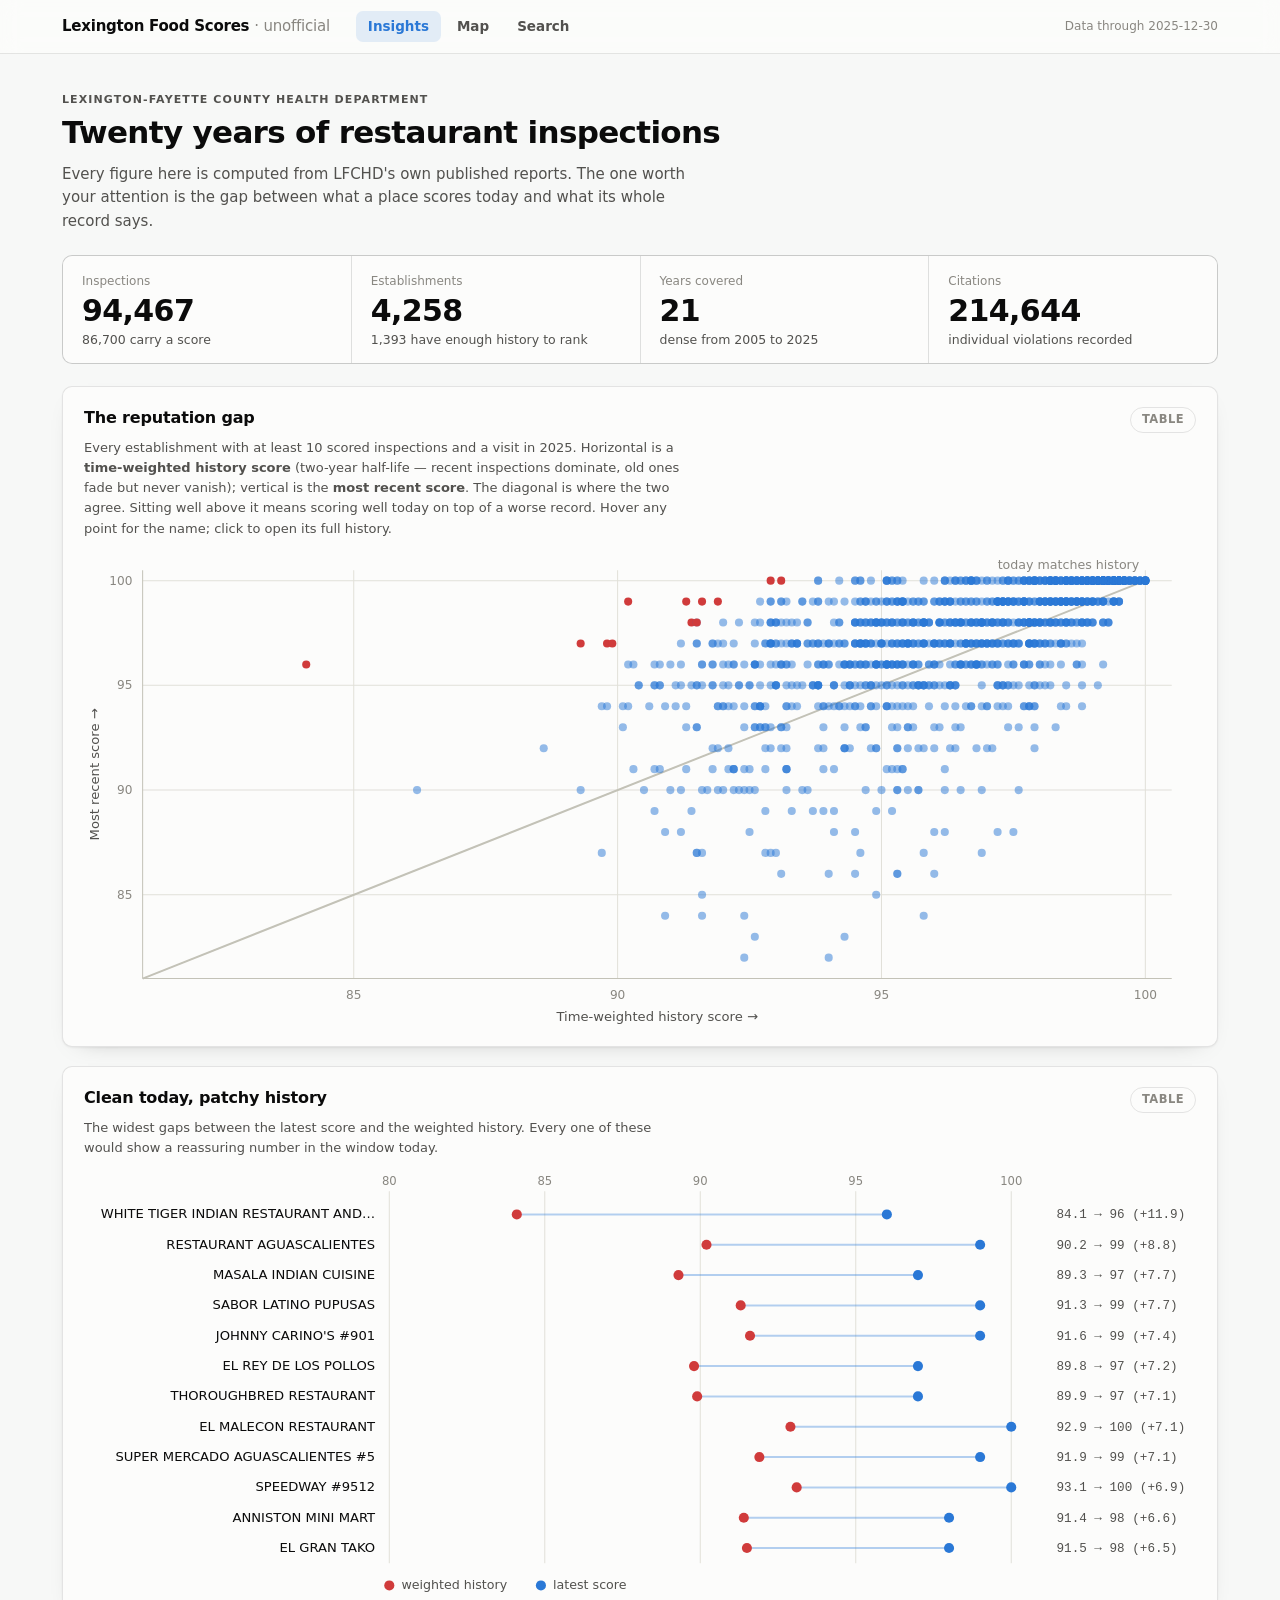
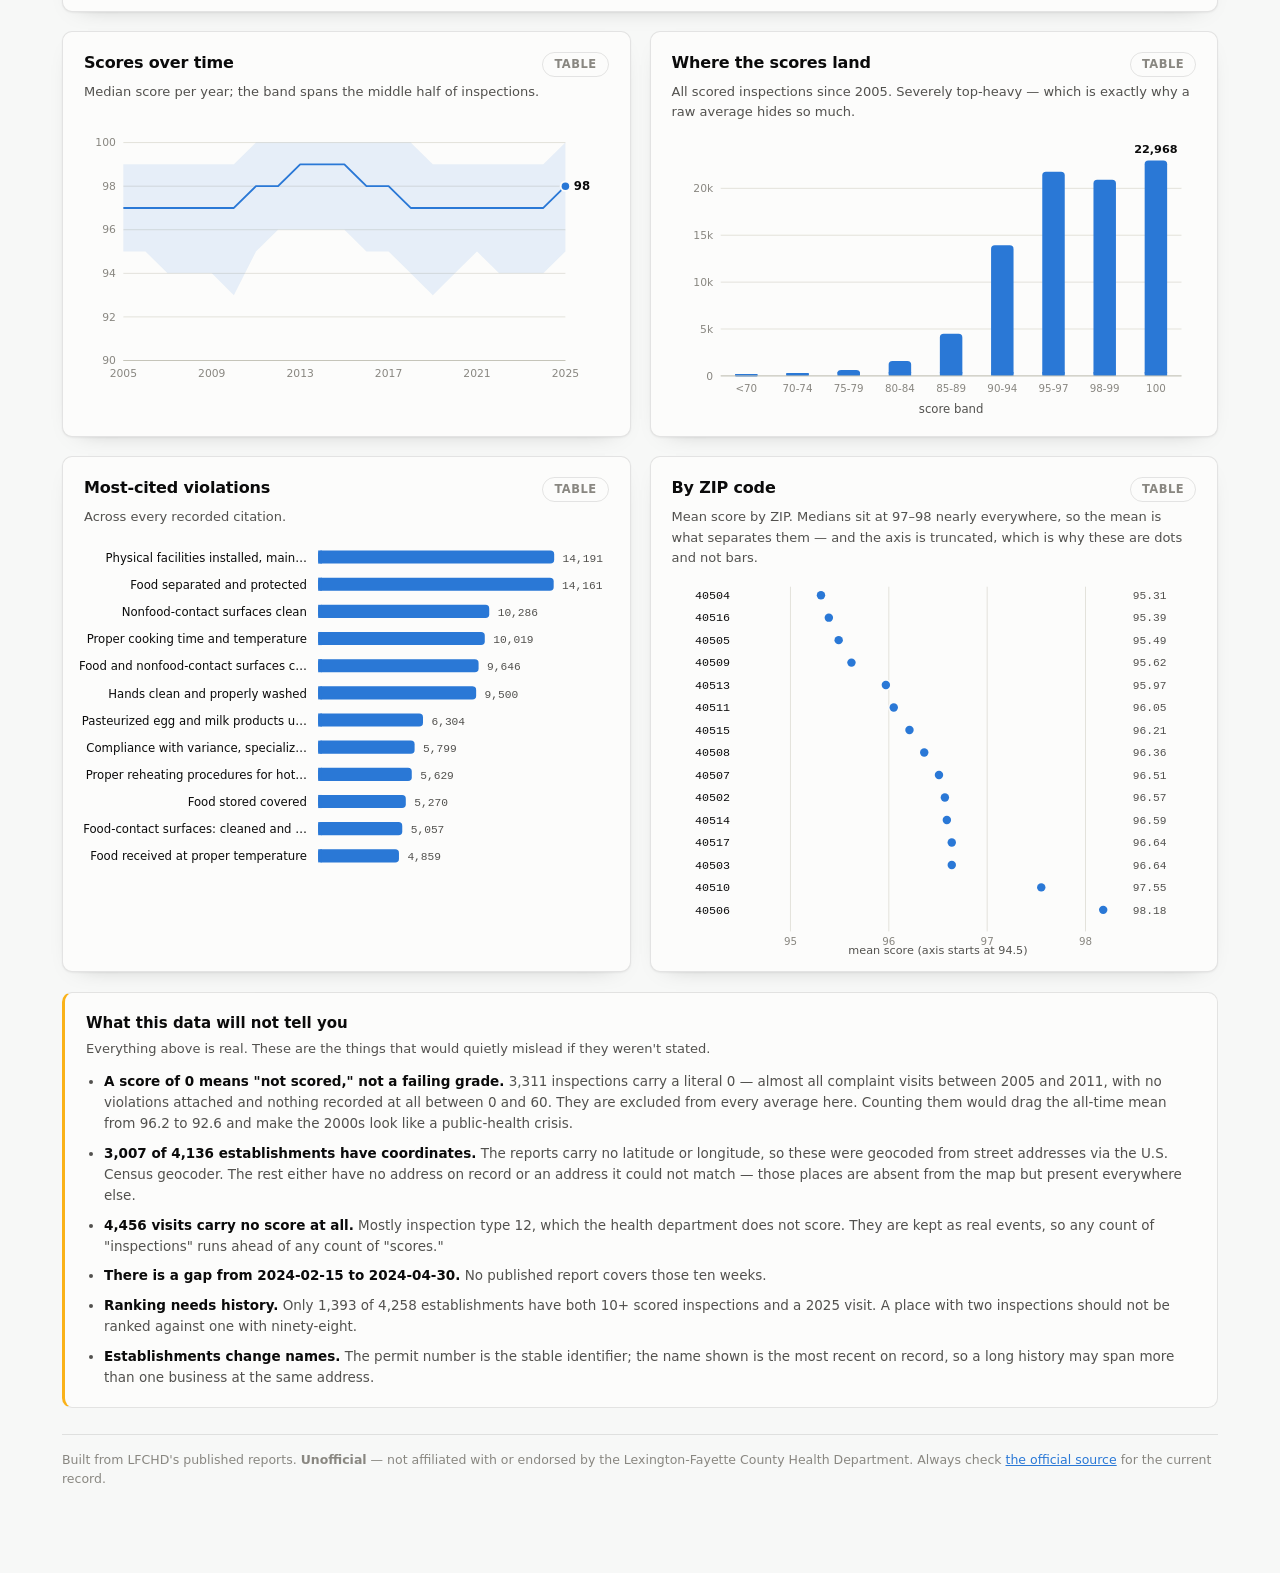
==== site/index.html @ dde96680 "Add geocoding and a static site; drop the Google Sheets step Three pages served straight from GitHub" ====
<!doctype html>
<html lang="en">
<head>
<meta charset="utf-8">
<meta name="viewport" content="width=device-width, initial-scale=1">
<title>Insights — Lexington Food Inspections</title>
<meta name="description" content="Twenty years of Lexington-Fayette County food inspection scores: trends, violations, and which establishments look clean today on top of a worse record.">
<link rel="stylesheet" href="assets/app.css">
<link rel="icon" href="data:image/svg+xml,<svg xmlns='http://www.w3.org/2000/svg' viewBox='0 0 16 16'><text y='13' font-size='13'>🍽️</text></svg>">
</head>
<body>

<header class="topbar"><div class="inner">
  <a class="brand" href="index.html">Lexington Food Scores <span>· unofficial</span></a>
  <nav>
    <a href="index.html">Insights</a>
    <a href="map.html">Map</a>
    <a href="search.html">Search</a>
  </nav>
  <div class="asof"></div>
</div></header>

<main class="wrap">
  <div class="page-head">
    <p class="eyebrow">Lexington-Fayette County Health Department</p>
    <h1>Twenty years of restaurant inspections</h1>
    <p>Every figure here is computed from LFCHD's own published reports. The one worth
       your attention is the gap between what a place scores today and what its whole
       record says.</p>
  </div>

  <div class="kpis" id="kpis"></div>

  <div class="grid">

    <section class="card full" id="c-gap">
      <header>
        <h2>The reputation gap</h2>
        <button class="toggle" data-card="c-gap">Table</button>
      </header>
      <p class="note">
        Every establishment with at least 10 scored inspections and a visit in 2025.
        Horizontal is a <b>time-weighted history score</b> (two-year half-life — recent
        inspections dominate, old ones fade but never vanish); vertical is the
        <b>most recent score</b>. The diagonal is where the two agree. Sitting well above it
        means scoring well today on top of a worse record. Hover any point for the name;
        click to open its full history.
      </p>
      <div class="plot"><div id="p-scatter"></div><div class="tip" id="t-scatter"></div></div>
      <div class="tv scroller" id="tv-gap"></div>
    </section>

    <section class="card full" id="c-flag">
      <header>
        <h2>Clean today, patchy history</h2>
        <button class="toggle" data-card="c-flag">Table</button>
      </header>
      <p class="note">The widest gaps between the latest score and the weighted history.
         Every one of these would show a reassuring number in the window today.</p>
      <div class="plot scroller"><div id="p-flag"></div><div class="tip" id="t-flag"></div></div>
      <div class="tv scroller" id="tv-flag"></div>
    </section>

    <section class="card" id="c-trend">
      <header><h2>Scores over time</h2><button class="toggle" data-card="c-trend">Table</button></header>
      <p class="note">Median score per year; the band spans the middle half of inspections.</p>
      <div class="plot"><div id="p-trend"></div><div class="tip" id="t-trend"></div></div>
      <div class="tv scroller" id="tv-trend"></div>
    </section>

    <section class="card" id="c-dist">
      <header><h2>Where the scores land</h2><button class="toggle" data-card="c-dist">Table</button></header>
      <p class="note">All scored inspections since 2005. Severely top-heavy — which is exactly
         why a raw average hides so much.</p>
      <div class="plot"><div id="p-dist"></div><div class="tip" id="t-dist"></div></div>
      <div class="tv scroller" id="tv-dist"></div>
    </section>

    <section class="card" id="c-viol">
      <header><h2>Most-cited violations</h2><button class="toggle" data-card="c-viol">Table</button></header>
      <p class="note">Across every recorded citation.</p>
      <div class="plot"><div id="p-viol"></div><div class="tip" id="t-viol"></div></div>
      <div class="tv scroller" id="tv-viol"></div>
    </section>

    <section class="card" id="c-zip">
      <header><h2>By ZIP code</h2><button class="toggle" data-card="c-zip">Table</button></header>
      <p class="note">Mean score by ZIP. Medians sit at 97–98 nearly everywhere, so the mean is
         what separates them — and the axis is truncated, which is why these are dots and not bars.</p>
      <div class="plot"><div id="p-zip"></div><div class="tip" id="t-zip"></div></div>
      <div class="tv scroller" id="tv-zip"></div>
    </section>

  </div>

  <div class="caveats">
    <h2>What this data will not tell you</h2>
    <p style="margin:0;font-size:13px;color:var(--ink-2)">Everything above is real. These are the
       things that would quietly mislead if they weren't stated.</p>
    <ul id="caveat-list"></ul>
  </div>

  <p class="foot">
    Built from LFCHD's published reports. <b>Unofficial</b> — not affiliated with or endorsed by the
    Lexington-Fayette County Health Department. Always check
    <a href="https://www.lfchd.org/food-protection/">the official source</a> for the current record.
  </p>
</main>

<script type="module">
import { data, fmt, el, h, css, tipper, openDetail, markNav, stampAsOf, band } from './assets/app.js';

markNav(); stampAsOf();
const D = await data('insights');

/* ---------------- KPIs ---------------- */
const H = D.headline, C = D.coverage;
document.getElementById('kpis').append(...[
  ['Inspections', fmt(H.inspections), `${fmt(H.scored)} carry a score`],
  ['Establishments', fmt(H.establishments), `${fmt(D.metric_eligible)} have enough history to rank`],
  ['Years covered', '21', 'dense from 2005 to 2025'],
  ['Citations', fmt(H.violations_recorded), 'individual violations recorded'],
].map(([l, v, s]) => h('div', { class: 'kpi' },
  h('div', { class: 'lab' }, l), h('div', { class: 'val' }, v), h('div', { class: 'sub' }, s))));

/* ---------------- table toggles ---------------- */
document.querySelectorAll('.toggle').forEach(b => b.addEventListener('click', () => {
  const c = document.getElementById(b.dataset.card);
  b.textContent = c.classList.toggle('show-table') ? 'Chart' : 'Table';
}));

function table(host, cols, rows) {
  const th = cols.map(c => `<th${c.num ? ' style="text-align:right"' : ''}>${c.t}</th>`).join('');
  const tb = rows.map(r => '<tr>' + r.map((v, i) =>
    `<td class="${cols[i].num ? 'num' : ''}${cols[i].mono ? ' mono' : ''}">${v}</td>`).join('') + '</tr>').join('');
  document.getElementById(host).innerHTML = `<table><thead><tr>${th}</tr></thead><tbody>${tb}</tbody></table>`;
}

/* Look a place up in establishments.json so a click from a chart opens the
   same drawer the map and search pages use. */
let placeIndex = null;
async function openByPermit(p) {
  if (!placeIndex) {
    const e = await data('establishments');
    placeIndex = Object.fromEntries(e.items.map(i => [i.p, i]));
  }
  if (placeIndex[p]) openDetail(placeIndex[p]);
}

/* ================= reputation gap scatter ================= */
(function () {
  const W = 1100, Ht = 470, M = { t: 16, r: 24, b: 50, l: 58 };
  const pts = D.scatter;
  const flagged = new Set(D.clean_now_bad_history.map(r => r.p));
  const lo = Math.floor(Math.min(...pts.map(p => Math.min(p.x, p.y))) - 1);
  const X = v => M.l + (v - lo) / (100.5 - lo) * (W - M.l - M.r);
  const Y = v => Ht - M.b - (v - lo) / (100.5 - lo) * (Ht - M.t - M.b);

  const svg = el('svg', { viewBox: `0 0 ${W} ${Ht}`, role: 'img',
    'aria-label': 'Most recent score versus time-weighted history score' });

  for (let v = Math.ceil(lo / 5) * 5; v <= 100; v += 5) {
    svg.append(el('line', { x1: X(v), x2: X(v), y1: M.t, y2: Ht - M.b, stroke: css('--grid'), 'stroke-width': 1 }));
    svg.append(el('line', { x1: M.l, x2: W - M.r, y1: Y(v), y2: Y(v), stroke: css('--grid'), 'stroke-width': 1 }));
    svg.append(el('text', { x: X(v), y: Ht - M.b + 20, 'text-anchor': 'middle', fill: css('--ink-3'), 'font-size': 12 }, v));
    svg.append(el('text', { x: M.l - 10, y: Y(v) + 4, 'text-anchor': 'end', fill: css('--ink-3'), 'font-size': 12 }, v));
  }

  svg.append(el('line', { x1: X(lo), y1: Y(lo), x2: X(100), y2: Y(100), stroke: css('--axis'), 'stroke-width': 2 }));
  svg.append(el('text', { x: X(100) - 6, y: Y(100) - 12, 'text-anchor': 'end', fill: css('--ink-3'), 'font-size': 12.5 },
    'today matches history'));

  const g = el('g');
  pts.forEach(p => g.append(el('circle', {
    cx: X(p.x), cy: Y(p.y), r: 4,
    fill: flagged.has(p.p) ? css('--critical') : css('--accent'),
    'fill-opacity': flagged.has(p.p) ? 1 : .5
  })));
  svg.append(g);

  svg.append(el('line', { x1: M.l, x2: W - M.r, y1: Ht - M.b, y2: Ht - M.b, stroke: css('--axis'), 'stroke-width': 1 }));
  svg.append(el('line', { x1: M.l, x2: M.l, y1: M.t, y2: Ht - M.b, stroke: css('--axis'), 'stroke-width': 1 }));
  svg.append(el('text', { x: (M.l + W - M.r) / 2, y: Ht - 8, 'text-anchor': 'middle', fill: css('--ink-2'), 'font-size': 13 },
    'Time-weighted history score →'));
  svg.append(el('text', { x: -(M.t + Ht - M.b) / 2, y: 15, transform: 'rotate(-90)', 'text-anchor': 'middle',
    fill: css('--ink-2'), 'font-size': 13 }, 'Most recent score →'));

  const hit = el('rect', { x: M.l, y: M.t, width: W - M.l - M.r, height: Ht - M.t - M.b, fill: 'transparent', style: 'cursor:pointer' });
  svg.append(hit);
  document.getElementById('p-scatter').append(svg);

  const tip = tipper(document.getElementById('t-scatter'), document.getElementById('p-scatter').parentElement);
  let current = null;
  function nearest(ev) {
    const r = svg.getBoundingClientRect();
    const sx = (ev.clientX - r.left) / r.width * W, sy = (ev.clientY - r.top) / r.height * Ht;
    let best = null, bd = 1e9;
    for (const p of pts) {
      const d = (X(p.x) - sx) ** 2 + (Y(p.y) - sy) ** 2;
      if (d < bd) { bd = d; best = p; }
    }
    return bd <= 900 ? { p: best, r } : null;
  }
  hit.addEventListener('mousemove', ev => {
    const found = nearest(ev);
    if (!found) { current = null; return tip.hide(); }
    current = found.p;
    const gap = (found.p.y - found.p.x).toFixed(1);
    tip.show(
      `<b>${found.p.name || 'Permit ' + found.p.p}</b><br>` +
      `<span class="k">latest</span> <b>${found.p.y}</b> &nbsp; <span class="k">weighted</span> <b>${found.p.x}</b><br>` +
      `<span class="k">gap</span> <b>${gap > 0 ? '+' : ''}${gap}</b> &nbsp; <span class="k">over</span> ${found.p.n} inspections`,
      (X(found.p.x) / W) * found.r.width, (Y(found.p.y) / Ht) * found.r.height);
  });
  hit.addEventListener('mouseleave', () => { current = null; tip.hide(); });
  hit.addEventListener('click', () => { if (current) openByPermit(current.p); });

  table('tv-gap',
    [{ t: 'Establishment' }, { t: 'Inspections', num: true }, { t: 'Latest', num: true },
     { t: 'Weighted history', num: true }, { t: 'Gap', num: true }],
    pts.slice().sort((a, b) => (b.y - b.x) - (a.y - a.x))
       .map(p => [p.name, p.n, p.y, p.x, ((p.y - p.x) > 0 ? '+' : '') + (p.y - p.x).toFixed(1)]));
})();

/* ================= flagged dumbbell ================= */
(function () {
  const rows = D.clean_now_bad_history;
  const W = 1100, rowH = 30, M = { t: 26, r: 152, b: 30, l: 302 };
  const Ht = M.t + rows.length * rowH + M.b;
  const lo = 80, hi = 101;
  const X = v => M.l + (v - lo) / (hi - lo) * (W - M.l - M.r);
  const svg = el('svg', { viewBox: `0 0 ${W} ${Ht}`, role: 'img',
    'aria-label': 'Weighted history versus latest score for the widest gaps' });

  for (let v = 80; v <= 100; v += 5) {
    svg.append(el('line', { x1: X(v), x2: X(v), y1: M.t - 8, y2: Ht - M.b, stroke: css('--grid'), 'stroke-width': 1 }));
    svg.append(el('text', { x: X(v), y: M.t - 14, 'text-anchor': 'middle', fill: css('--ink-3'), 'font-size': 11.5 }, v));
  }
  rows.forEach((r, i) => {
    const y = M.t + i * rowH + rowH / 2;
    svg.append(el('text', { x: M.l - 14, y: y + 4, 'text-anchor': 'end', fill: css('--ink'), 'font-size': 13 },
      r.name.length > 34 ? r.name.slice(0, 33) + '…' : r.name));
    svg.append(el('line', { x1: X(r.weighted), x2: X(r.latest), y1: y, y2: y, stroke: css('--accent'),
      'stroke-width': 2, 'stroke-opacity': .35, 'stroke-linecap': 'round' }));
    svg.append(el('circle', { cx: X(r.weighted), cy: y, r: 5, fill: css('--critical') }));
    svg.append(el('circle', { cx: X(r.latest), cy: y, r: 5, fill: css('--accent') }));
    svg.append(el('text', { x: W - M.r + 14, y: y + 4, fill: css('--ink-2'), 'font-size': 12.5, class: 'mono' },
      `${r.weighted} → ${r.latest}  (+${r.gap})`));
    const hit = el('rect', { x: 0, y: y - rowH / 2, width: W, height: rowH, fill: 'transparent', style: 'cursor:pointer' });
    hit.addEventListener('click', () => openByPermit(r.p));
    svg.append(hit);
  });
  svg.append(el('circle', { cx: M.l, cy: Ht - 8, r: 5, fill: css('--critical') }));
  svg.append(el('text', { x: M.l + 12, y: Ht - 4, fill: css('--ink-2'), 'font-size': 12.5 }, 'weighted history'));
  svg.append(el('circle', { cx: M.l + 150, cy: Ht - 8, r: 5, fill: css('--accent') }));
  svg.append(el('text', { x: M.l + 162, y: Ht - 4, fill: css('--ink-2'), 'font-size': 12.5 }, 'latest score'));
  document.getElementById('p-flag').append(svg);

  table('tv-flag',
    [{ t: 'Establishment' }, { t: 'Inspections', num: true }, { t: 'Weighted history', num: true },
     { t: 'Latest', num: true }, { t: 'Gap', num: true }],
    rows.map(r => [r.name, r.n, r.weighted, r.latest, '+' + r.gap]));
})();

/* ================= trend ================= */
(function () {
  const d = D.yearly, W = 560, Ht = 300, M = { t: 18, r: 46, b: 40, l: 42 };
  const y0 = 90, y1 = 100.4;
  const X = i => M.l + i / (d.length - 1) * (W - M.l - M.r);
  const Y = v => Ht - M.b - (v - y0) / (y1 - y0) * (Ht - M.t - M.b);
  const svg = el('svg', { viewBox: `0 0 ${W} ${Ht}`, role: 'img', 'aria-label': 'Median score by year' });

  for (let v = 90; v <= 100; v += 2) {
    svg.append(el('line', { x1: M.l, x2: W - M.r, y1: Y(v), y2: Y(v), stroke: css('--grid'), 'stroke-width': 1 }));
    svg.append(el('text', { x: M.l - 8, y: Y(v) + 4, 'text-anchor': 'end', fill: css('--ink-3'), 'font-size': 11.5 }, v));
  }
  svg.append(el('path', {
    d: d.map((r, i) => `${i ? 'L' : 'M'}${X(i)},${Y(r.q3)}`).join('') +
       d.slice().reverse().map((r, j) => `L${X(d.length - 1 - j)},${Y(r.q1)}`).join('') + 'Z',
    fill: css('--accent'), 'fill-opacity': .10 }));
  svg.append(el('path', { d: d.map((r, i) => `${i ? 'L' : 'M'}${X(i)},${Y(r.median)}`).join(''),
    fill: 'none', stroke: css('--accent'), 'stroke-width': 2, 'stroke-linejoin': 'round' }));

  const last = d[d.length - 1];
  svg.append(el('circle', { cx: X(d.length - 1), cy: Y(last.median), r: 6, fill: css('--surface') }));
  svg.append(el('circle', { cx: X(d.length - 1), cy: Y(last.median), r: 4, fill: css('--accent') }));
  svg.append(el('text', { x: X(d.length - 1) + 9, y: Y(last.median) + 4, fill: css('--ink'),
    'font-size': 12.5, 'font-weight': 620 }, last.median));
  d.forEach((r, i) => { if (i % 4 === 0 || i === d.length - 1)
    svg.append(el('text', { x: X(i), y: Ht - M.b + 18, 'text-anchor': 'middle', fill: css('--ink-3'), 'font-size': 11.5 }, r.year)); });
  svg.append(el('line', { x1: M.l, x2: W - M.r, y1: Ht - M.b, y2: Ht - M.b, stroke: css('--axis'), 'stroke-width': 1 }));

  const hit = el('rect', { x: M.l, y: M.t, width: W - M.l - M.r, height: Ht - M.t - M.b, fill: 'transparent' });
  svg.append(hit);
  const cross = el('line', { y1: M.t, y2: Ht - M.b, stroke: css('--axis'), 'stroke-width': 1, opacity: 0 });
  svg.append(cross);
  document.getElementById('p-trend').append(svg);

  const tip = tipper(document.getElementById('t-trend'), document.getElementById('p-trend').parentElement);
  hit.addEventListener('mousemove', ev => {
    const rc = svg.getBoundingClientRect();
    const i = Math.max(0, Math.min(d.length - 1,
      Math.round(((ev.clientX - rc.left) / rc.width * W - M.l) / (W - M.l - M.r) * (d.length - 1))));
    const r = d[i];
    cross.setAttribute('x1', X(i)); cross.setAttribute('x2', X(i)); cross.setAttribute('opacity', 1);
    tip.show(`<b>${r.year}</b><br><span class="k">median</span> <b>${r.median}</b> &nbsp; <span class="k">mean</span> <b>${r.mean}</b><br>` +
             `<span class="k">middle half</span> ${r.q1}–${r.q3}<br><span class="k">inspections</span> ${fmt(r.n)}`,
      (X(i) / W) * rc.width, (Y(r.median) / Ht) * rc.height);
  });
  hit.addEventListener('mouseleave', () => { cross.setAttribute('opacity', 0); tip.hide(); });
  table('tv-trend', [{ t: 'Year', mono: true }, { t: 'Inspections', num: true }, { t: 'Median', num: true },
    { t: 'Mean', num: true }, { t: '25th', num: true }, { t: '75th', num: true }],
    d.map(r => [r.year, fmt(r.n), r.median, r.mean, r.q1, r.q3]));
})();

/* ================= distribution ================= */
(function () {
  const d = D.distribution, W = 560, Ht = 300, M = { t: 24, r: 16, b: 46, l: 52 };
  const max = Math.max(...d.map(r => r.n)), bw = (W - M.l - M.r) / d.length;
  const Y = v => Ht - M.b - v / max * (Ht - M.t - M.b);
  const svg = el('svg', { viewBox: `0 0 ${W} ${Ht}`, role: 'img', 'aria-label': 'Score distribution' });
  [0, 5000, 10000, 15000, 20000].forEach(v => {
    svg.append(el('line', { x1: M.l, x2: W - M.r, y1: Y(v), y2: Y(v), stroke: css('--grid'), 'stroke-width': 1 }));
    svg.append(el('text', { x: M.l - 8, y: Y(v) + 4, 'text-anchor': 'end', fill: css('--ink-3'), 'font-size': 11.5 },
      v ? (v / 1000) + 'k' : '0'));
  });
  const tip = tipper(document.getElementById('t-dist'), document.getElementById('p-dist').parentElement);
  d.forEach((r, i) => {
    const w = Math.min(24, bw - 8), x = M.l + i * bw + (bw - w) / 2, hgt = Math.max(2, Ht - M.b - Y(r.n));
    svg.append(el('rect', { x, y: Y(r.n), width: w, height: hgt, rx: 4, fill: css('--accent') }));
    svg.append(el('rect', { x, y: Ht - M.b - Math.min(4, hgt), width: w, height: Math.min(4, hgt), fill: css('--accent') }));
    svg.append(el('text', { x: x + w / 2, y: Ht - M.b + 17, 'text-anchor': 'middle', fill: css('--ink-3'), 'font-size': 11 }, r.band));
    const hit = el('rect', { x: M.l + i * bw, y: M.t, width: bw, height: Ht - M.t - M.b, fill: 'transparent' });
    hit.addEventListener('mouseenter', () => {
      const rc = svg.getBoundingClientRect();
      tip.show(`<b>${r.band}</b><br><span class="k">inspections</span> <b>${fmt(r.n)}</b><br>` +
               `<span class="k">share</span> ${(100 * r.n / D.headline.scored).toFixed(1)}%`,
        ((x + w / 2) / W) * rc.width, (Y(r.n) / Ht) * rc.height);
    });
    hit.addEventListener('mouseleave', tip.hide);
    svg.append(hit);
  });
  const b = d[d.length - 1];
  svg.append(el('text', { x: M.l + (d.length - 1) * bw + bw / 2, y: Y(b.n) - 8, 'text-anchor': 'middle',
    fill: css('--ink'), 'font-size': 12, 'font-weight': 620 }, fmt(b.n)));
  svg.append(el('line', { x1: M.l, x2: W - M.r, y1: Ht - M.b, y2: Ht - M.b, stroke: css('--axis'), 'stroke-width': 1 }));
  svg.append(el('text', { x: (M.l + W - M.r) / 2, y: Ht - 6, 'text-anchor': 'middle', fill: css('--ink-2'), 'font-size': 12.5 }, 'score band'));
  document.getElementById('p-dist').append(svg);
  table('tv-dist', [{ t: 'Band' }, { t: 'Inspections', num: true }, { t: 'Share', num: true }],
    d.map(r => [r.band, fmt(r.n), (100 * r.n / D.headline.scored).toFixed(1) + '%']));
})();

/* ================= violations ================= */
(function () {
  const d = D.top_violations.slice(0, 12), W = 560, rowH = 29, M = { t: 8, r: 58, b: 10, l: 250 };
  const Ht = M.t + d.length * rowH + M.b, max = Math.max(...d.map(r => r.n));
  const X = v => v / max * (W - M.l - M.r);
  const svg = el('svg', { viewBox: `0 0 ${W} ${Ht}`, role: 'img', 'aria-label': 'Most cited violations' });
  const tip = tipper(document.getElementById('t-viol'), document.getElementById('p-viol').parentElement);
  d.forEach((r, i) => {
    const y = M.t + i * rowH, hgt = 14;
    svg.append(el('text', { x: M.l - 12, y: y + hgt - 2, 'text-anchor': 'end', fill: css('--ink'), 'font-size': 12.5 },
      r.text.length > 36 ? r.text.slice(0, 35) + '…' : r.text));
    svg.append(el('rect', { x: M.l, y, width: Math.max(3, X(r.n)), height: hgt, rx: 4, fill: css('--accent') }));
    svg.append(el('rect', { x: M.l, y, width: Math.min(4, X(r.n)), height: hgt, fill: css('--accent') }));
    svg.append(el('text', { x: M.l + X(r.n) + 9, y: y + hgt - 2, fill: css('--ink-2'), 'font-size': 12, class: 'mono' }, fmt(r.n)));
    const hit = el('rect', { x: 0, y: y - 5, width: W, height: rowH, fill: 'transparent' });
    hit.addEventListener('mouseenter', () => {
      const rc = svg.getBoundingClientRect();
      tip.show(`<b>${r.text}</b><br><span class="k">code</span> <b class="mono">${r.code}</b> · <span class="k">${r.category}</span><br>` +
               `<span class="k">citations</span> <b>${fmt(r.n)}</b>`,
        ((M.l + X(r.n)) / W) * rc.width, ((y + hgt) / Ht) * rc.height);
    });
    hit.addEventListener('mouseleave', tip.hide);
    svg.append(hit);
  });
  document.getElementById('p-viol').append(svg);
  table('tv-viol', [{ t: 'Code', mono: true }, { t: 'Violation' }, { t: 'Category' }, { t: 'Citations', num: true }],
    D.top_violations.map(r => [r.code, r.text, r.category, fmt(r.n)]));
})();

/* ================= by ZIP ================= */
(function () {
  const d = D.by_zip.slice().sort((a, b) => a.mean - b.mean);
  const W = 560, rowH = 24, M = { t: 6, r: 66, b: 8, l: 74 };
  const Ht = M.t + d.length * rowH + M.b, lo = 94.5, hi = 98.5;
  const X = v => (v - lo) / (hi - lo) * (W - M.l - M.r);
  const svg = el('svg', { viewBox: `0 0 ${W} ${Ht + 22}`, role: 'img', 'aria-label': 'Mean score by ZIP' });
  for (let v = 95; v <= 98; v++) {
    svg.append(el('line', { x1: M.l + X(v), x2: M.l + X(v), y1: M.t - 2, y2: Ht - 2, stroke: css('--grid'), 'stroke-width': 1 }));
    svg.append(el('text', { x: M.l + X(v), y: Ht + 12, 'text-anchor': 'middle', fill: css('--ink-3'), 'font-size': 11 }, v));
  }
  const tip = tipper(document.getElementById('t-zip'), document.getElementById('p-zip').parentElement);
  d.forEach((r, i) => {
    const y = M.t + i * rowH + 7;
    svg.append(el('text', { x: M.l - 12, y: y + 4, 'text-anchor': 'end', fill: css('--ink'), 'font-size': 12.5, class: 'mono' }, r.zip));
    svg.append(el('circle', { cx: M.l + X(r.mean), cy: y, r: 6, fill: css('--surface') }));
    svg.append(el('circle', { cx: M.l + X(r.mean), cy: y, r: 4.5, fill: css('--accent') }));
    svg.append(el('text', { x: W - M.r + 34, y: y + 4, 'text-anchor': 'end', fill: css('--ink-2'), 'font-size': 12, class: 'mono' },
      r.mean.toFixed(2)));
    const hit = el('rect', { x: 0, y: y - 12, width: W, height: rowH, fill: 'transparent' });
    hit.addEventListener('mouseenter', () => {
      const rc = svg.getBoundingClientRect();
      tip.show(`<b class="mono">${r.zip}</b><br><span class="k">mean</span> <b>${r.mean}</b> · <span class="k">median</span> <b>${r.median}</b><br>` +
               `<span class="k">${fmt(r.n)} inspections · ${r.establishments} places</span>`,
        ((M.l + X(r.mean)) / W) * rc.width, (y / (Ht + 22)) * rc.height);
    });
    hit.addEventListener('mouseleave', tip.hide);
    svg.append(hit);
  });
  svg.append(el('text', { x: (M.l + W - M.r) / 2, y: Ht + 22, 'text-anchor': 'middle', fill: css('--ink-2'), 'font-size': 12 },
    'mean score (axis starts at 94.5)'));
  document.getElementById('p-zip').append(svg);
  table('tv-zip', [{ t: 'ZIP', mono: true }, { t: 'Places', num: true }, { t: 'Inspections', num: true },
    { t: 'Mean', num: true }, { t: 'Median', num: true }],
    d.map(r => [r.zip, r.establishments, fmt(r.n), r.mean, r.median]));
})();

/* ================= caveats ================= */
document.getElementById('caveat-list').innerHTML = [
  `<b>A score of 0 means "not scored," not a failing grade.</b> ${fmt(C.zero_sentinel_excluded)} inspections
   carry a literal 0 — almost all complaint visits between 2005 and 2011, with no violations attached and
   nothing recorded at all between 0 and 60. They are excluded from every average here. Counting them
   would drag the all-time mean from 96.2 to 92.6 and make the 2000s look like a public-health crisis.`,
  `<b>${fmt(C.geocoded)} of ${fmt(C.establishments_total)} establishments have coordinates.</b> The reports
   carry no latitude or longitude, so these were geocoded from street addresses via the U.S. Census
   geocoder. The rest either have no address on record or an address it could not match — those places
   are absent from the map but present everywhere else.`,
  `<b>${fmt(C.unscored_visits)} visits carry no score at all.</b> Mostly inspection type 12, which the
   health department does not score. They are kept as real events, so any count of "inspections" runs
   ahead of any count of "scores."`,
  `<b>There is a gap from ${C.gap_start} to ${C.gap_end}.</b> No published report covers those ten weeks.`,
  `<b>Ranking needs history.</b> Only ${fmt(D.metric_eligible)} of ${fmt(H.establishments)} establishments
   have both 10+ scored inspections and a 2025 visit. A place with two inspections should not be ranked
   against one with ninety-eight.`,
  `<b>Establishments change names.</b> The permit number is the stable identifier; the name shown is the
   most recent on record, so a long history may span more than one business at the same address.`,
].map(i => `<li>${i}</li>`).join('');
</script>
</body>
</html>
---- site/assets/app.css ----
/* Lexington food inspection scores — shared shell.
   Tokens are the same across all three pages so the charts, the map and the
   table read as one system. */

:root {
  color-scheme: light;
  --plane:        #f7f8f7;
  --surface:      #fcfcfb;
  --surface-2:    #f1f2f0;
  --ink:          #0b0b0b;
  --ink-2:        #52514e;
  --ink-3:        #898781;
  --grid:         #e1e0d9;
  --axis:         #c3c2b7;
  --rule:         rgba(11,11,11,0.10);
  --accent:       #2a78d6;
  --accent-soft:  rgba(42,120,214,0.12);
  --critical:     #d03b3b;
  --critical-soft:rgba(208,59,59,0.12);
  --warning:      #fab219;
  --good:         #0ca30c;
  --land:         #e7eae4;
  --land-edge:    #b9bcb2;
  --shadow:       0 1px 2px rgba(11,11,11,.05), 0 8px 24px -18px rgba(11,11,11,.35);
}
@media (prefers-color-scheme: dark) {
  :root:where(:not([data-theme="light"])) {
    color-scheme: dark;
    --plane:      #101211;
    --surface:    #1a1a19;
    --surface-2:  #232322;
    --ink:        #ffffff;
    --ink-2:      #c3c2b7;
    --ink-3:      #898781;
    --grid:       #2c2c2a;
    --axis:       #383835;
    --rule:       rgba(255,255,255,0.10);
    --accent:     #3987e5;
    --accent-soft:rgba(57,135,229,0.16);
    --critical-soft: rgba(208,59,59,0.20);
    --land:       #282b28;
    --land-edge:  #4a4e49;
    --shadow:     0 1px 2px rgba(0,0,0,.4), 0 8px 24px -18px rgba(0,0,0,.8);
  }
}
:root[data-theme="dark"] {
  color-scheme: dark;
  --plane:      #101211;
  --surface:    #1a1a19;
  --surface-2:  #232322;
  --ink:        #ffffff;
  --ink-2:      #c3c2b7;
  --ink-3:      #898781;
  --grid:       #2c2c2a;
  --axis:       #383835;
  --rule:       rgba(255,255,255,0.10);
  --accent:     #3987e5;
  --accent-soft:rgba(57,135,229,0.16);
  --critical-soft: rgba(208,59,59,0.20);
  --land:       #1f2120;
  --shadow:     0 1px 2px rgba(0,0,0,.4), 0 8px 24px -18px rgba(0,0,0,.8);
}

* { box-sizing: border-box; }
html { -webkit-text-size-adjust: 100%; }
body {
  margin: 0;
  background: var(--plane);
  color: var(--ink);
  font-family: system-ui, -apple-system, "Segoe UI", sans-serif;
  font-size: 15px;
  line-height: 1.55;
  -webkit-font-smoothing: antialiased;
}
.mono { font-family: ui-monospace, "SF Mono", Menlo, Consolas, monospace; font-variant-numeric: tabular-nums; }
a { color: var(--accent); }

/* ---------------- site chrome ---------------- */
.topbar {
  position: sticky; top: 0; z-index: 40;
  background: color-mix(in srgb, var(--surface) 88%, transparent);
  backdrop-filter: blur(10px);
  border-bottom: 1px solid var(--rule);
}
.topbar .inner { max-width: 1200px; margin: 0 auto; padding: 11px 22px; display: flex; align-items: center; gap: 26px; flex-wrap: wrap; }
.brand { font-weight: 640; letter-spacing: -0.015em; font-size: 15px; text-decoration: none; color: var(--ink); white-space: nowrap; }
.brand span { color: var(--ink-3); font-weight: 450; }
nav { display: flex; gap: 4px; }
nav a {
  font-size: 13.5px; font-weight: 550; text-decoration: none; color: var(--ink-2);
  padding: 5px 12px; border-radius: 7px;
}
nav a:hover { background: var(--surface-2); color: var(--ink); }
nav a[aria-current="page"] { background: var(--accent-soft); color: var(--accent); }
nav a:focus-visible, .brand:focus-visible { outline: 2px solid var(--accent); outline-offset: 2px; }
.asof { margin-left: auto; font-size: 12px; color: var(--ink-3); white-space: nowrap; }

.wrap { max-width: 1200px; margin: 0 auto; padding: 30px 22px 72px; }
.page-head { margin-bottom: 22px; }
.page-head h1 { margin: 0; font-size: clamp(23px, 3vw, 31px); font-weight: 640; letter-spacing: -0.022em; text-wrap: balance; }
.page-head p { margin: 7px 0 0; color: var(--ink-2); max-width: 68ch; }
.eyebrow { font-size: 11px; font-weight: 650; letter-spacing: .1em; text-transform: uppercase; color: var(--ink-3); margin: 0 0 7px; }

/* ---------------- cards ---------------- */
.card { background: var(--surface); border: 1px solid var(--rule); border-radius: 10px; padding: 19px 21px 17px; box-shadow: var(--shadow); min-width: 0; }
.card header { display: flex; align-items: baseline; gap: 12px; }
.card h2 { margin: 0; font-size: 16px; font-weight: 620; letter-spacing: -0.01em; }
.card .note { margin: 5px 0 15px; font-size: 13px; color: var(--ink-2); max-width: 72ch; }
.grid { display: grid; grid-template-columns: repeat(auto-fit, minmax(430px, 1fr)); gap: 19px; }
.card.full { grid-column: 1 / -1; }

.kpis { display: grid; grid-template-columns: repeat(auto-fit, minmax(175px, 1fr)); gap: 1px; background: var(--rule); border: 1px solid var(--rule); border-radius: 10px; overflow: hidden; margin-bottom: 22px; }
.kpi { background: var(--surface); padding: 16px 19px 14px; }
.kpi .lab { font-size: 12px; color: var(--ink-3); margin-bottom: 5px; }
.kpi .val { font-size: 30px; font-weight: 620; letter-spacing: -0.02em; line-height: 1.05; }
.kpi .sub { font-size: 12.5px; color: var(--ink-2); margin-top: 3px; }

/* ---------------- controls ---------------- */
.controls { display: flex; flex-wrap: wrap; gap: 10px 14px; align-items: center; margin-bottom: 18px; }
label.ctl { display: flex; align-items: center; gap: 7px; font-size: 13px; color: var(--ink-2); }
select, input[type="search"], input[type="text"] {
  font: inherit; font-size: 13.5px; color: var(--ink);
  background: var(--surface); border: 1px solid var(--axis); border-radius: 8px;
  padding: 7px 11px;
}
input[type="search"] { min-width: 260px; }
select:focus-visible, input:focus-visible, button:focus-visible { outline: 2px solid var(--accent); outline-offset: 1px; }
.seg { display: inline-flex; background: var(--surface-2); border-radius: 8px; padding: 2px; gap: 2px; }
.seg button {
  font: inherit; font-size: 13px; font-weight: 550; color: var(--ink-2);
  background: none; border: 0; border-radius: 6px; padding: 5px 11px; cursor: pointer;
}
.seg button[aria-pressed="true"] { background: var(--surface); color: var(--ink); box-shadow: var(--shadow); }
.toggle {
  margin-left: auto; font: inherit; font-size: 11.5px; font-weight: 600; letter-spacing: .04em;
  text-transform: uppercase; color: var(--ink-3); background: none;
  border: 1px solid var(--rule); border-radius: 999px; padding: 3px 11px; cursor: pointer;
}
.toggle:hover { color: var(--ink); border-color: var(--axis); }
.count { font-size: 13px; color: var(--ink-3); }

/* ---------------- tables ---------------- */
.scroller { overflow-x: auto; }
table { border-collapse: collapse; width: 100%; font-size: 13.5px; }
th, td { text-align: left; padding: 8px 11px; border-bottom: 1px solid var(--rule); white-space: nowrap; }
th { font-size: 11px; letter-spacing: .06em; text-transform: uppercase; color: var(--ink-3); font-weight: 650; position: sticky; top: 0; background: var(--surface); z-index: 1; }
th.sortable { cursor: pointer; user-select: none; }
th.sortable:hover { color: var(--ink); }
th .arrow { opacity: .45; font-size: 10px; }
td.num { text-align: right; font-variant-numeric: tabular-nums; }
tbody tr { cursor: pointer; }
tbody tr:hover { background: var(--accent-soft); }
.tv { display: none; max-height: 340px; overflow: auto; }
.card.show-table .plot { display: none; }
.card.show-table .tv { display: block; }
.plot { position: relative; }
svg { display: block; width: 100%; height: auto; overflow: visible; }

/* ---------------- pills ---------------- */
.pill { display: inline-block; font-variant-numeric: tabular-nums; font-weight: 620; font-size: 12px; padding: 1px 8px; border-radius: 999px; }
.pill.bad  { background: var(--critical-soft); color: var(--critical); }
.pill.ok   { background: var(--accent-soft);   color: var(--accent); }
.pill.good { background: rgba(12,163,12,.14);  color: var(--good); }

/* ---------------- tooltip ---------------- */
.tip {
  position: absolute; pointer-events: none; opacity: 0; transition: opacity .1s;
  background: var(--surface); border: 1px solid var(--axis); border-radius: 7px;
  padding: 8px 11px; font-size: 12.5px; line-height: 1.5; box-shadow: var(--shadow);
  z-index: 20; white-space: nowrap; max-width: 300px;
}
.tip b { font-weight: 640; }
.tip .k { color: var(--ink-3); }

/* ---------------- detail drawer ---------------- */
.drawer-backdrop { position: fixed; inset: 0; background: rgba(0,0,0,.32); opacity: 0; pointer-events: none; transition: opacity .18s; z-index: 60; }
.drawer-backdrop.open { opacity: 1; pointer-events: auto; }
.drawer {
  position: fixed; top: 0; right: 0; bottom: 0; width: min(520px, 100%);
  background: var(--surface); border-left: 1px solid var(--rule);
  transform: translateX(100%); transition: transform .2s ease; z-index: 61;
  display: flex; flex-direction: column;
}
.drawer.open { transform: none; }
.drawer .dh { padding: 18px 22px 14px; border-bottom: 1px solid var(--rule); }
.drawer .dh h2 { margin: 0 0 3px; font-size: 19px; font-weight: 640; letter-spacing: -0.015em; text-wrap: balance; }
.drawer .dh .addr { font-size: 13px; color: var(--ink-2); }
.drawer .db { padding: 16px 22px 40px; overflow: auto; }
.drawer .close { position: absolute; top: 14px; right: 16px; font: inherit; font-size: 20px; line-height: 1; color: var(--ink-3); background: none; border: 0; cursor: pointer; padding: 4px 8px; border-radius: 6px; }
.drawer .close:hover { background: var(--surface-2); color: var(--ink); }
.dstats { display: grid; grid-template-columns: repeat(auto-fit, minmax(96px, 1fr)); gap: 12px; margin-bottom: 18px; }
.dstat .l { font-size: 11.5px; color: var(--ink-3); }
.dstat .v { font-size: 21px; font-weight: 620; letter-spacing: -0.015em; }
.dsub { font-size: 12px; color: var(--ink-3); margin: -10px 0 16px; }
.hist { font-size: 13px; }
.hist .row { padding: 9px 0; border-bottom: 1px solid var(--rule); display: flex; gap: 10px; align-items: baseline; }
.hist .row .d { color: var(--ink-2); width: 88px; flex: none; font-variant-numeric: tabular-nums; }
.hist .row .s { width: 42px; flex: none; text-align: right; font-weight: 620; font-variant-numeric: tabular-nums; }
.hist .row .t { font-size: 11px; letter-spacing: .04em; text-transform: uppercase; color: var(--ink-3); width: 76px; flex: none; }
.hist .row .v { color: var(--ink-2); font-size: 12.5px; }
.vcodes { display: flex; flex-wrap: wrap; gap: 4px; margin-top: 3px; }
.vcode { font-size: 11px; background: var(--surface-2); color: var(--ink-2); border-radius: 5px; padding: 1px 6px; cursor: help; }

.empty { padding: 34px 10px; text-align: center; color: var(--ink-3); font-size: 14px; }
.loading { padding: 22px 10px; text-align: center; color: var(--ink-3); font-size: 13px; }

.caveats { margin-top: 20px; border: 1px solid var(--rule); border-left: 3px solid var(--warning); border-radius: 10px; background: var(--surface); padding: 19px 21px; }
.caveats h2 { margin: 0 0 4px; font-size: 15px; font-weight: 620; }
.caveats ul { margin: 12px 0 0; padding-left: 18px; display: grid; gap: 9px; font-size: 13.5px; color: var(--ink-2); }
.caveats li b { color: var(--ink); font-weight: 600; }
.foot { margin-top: 26px; padding-top: 15px; border-top: 1px solid var(--rule); font-size: 12.5px; color: var(--ink-3); }

@media (max-width: 620px) {
  .wrap { padding: 22px 14px 52px; }
  .grid { grid-template-columns: 1fr; }
  .topbar .inner { gap: 12px; padding: 10px 14px; }
  .asof { display: none; }
  input[type="search"] { min-width: 0; width: 100%; }
}
@media (prefers-reduced-motion: reduce) { * { transition: none !important; } }
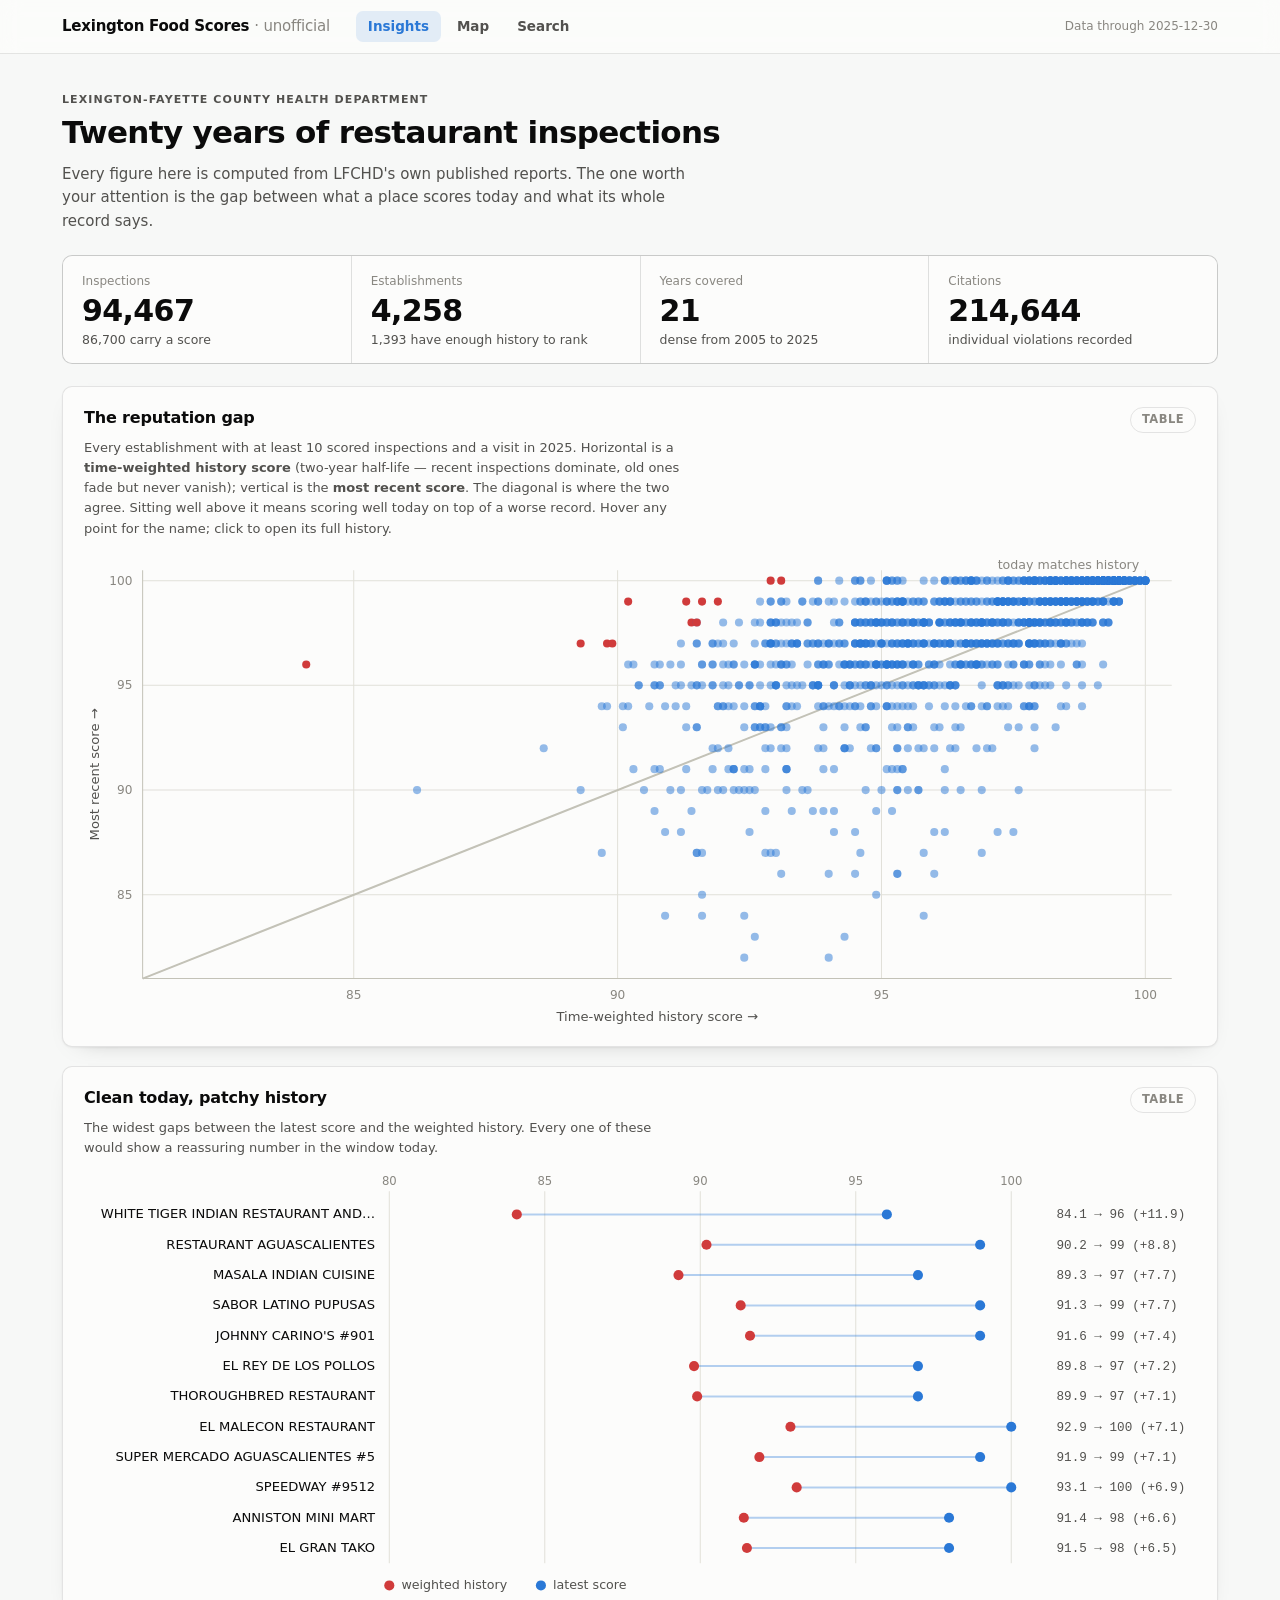
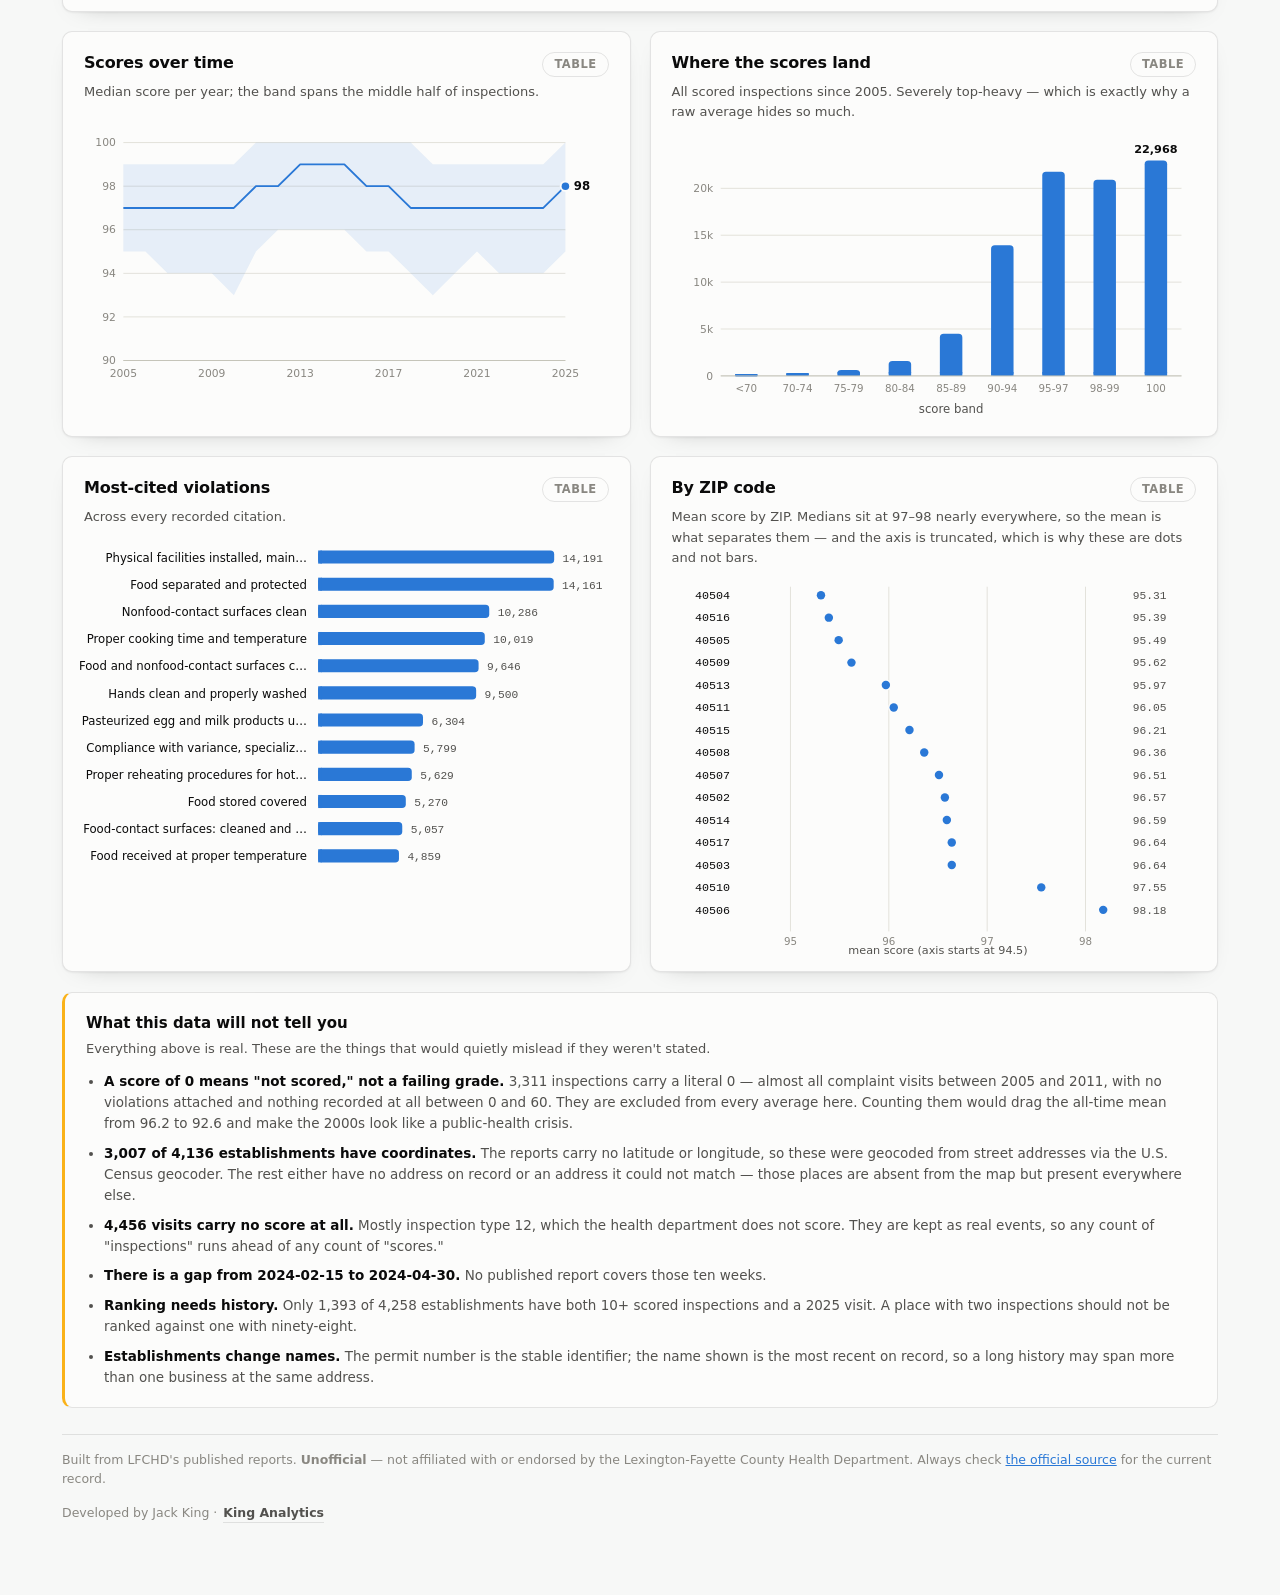
==== commit 4fd6f235: "Add a developer credit to the site footer Jack King / King Analytics, on all four pages including th" ====
--- a/site/index.html
+++ b/site/index.html
@@ -104,6 +104,9 @@
     Built from LFCHD's published reports. <b>Unofficial</b> — not affiliated with or endorsed by the
     Lexington-Fayette County Health Department. Always check
     <a href="https://www.lfchd.org/food-protection/">the official source</a> for the current record.
+  </p>
+  <p class="credit">Developed by Jack King ·
+    <a href="https://www.kinganalytics.net" rel="noopener">King Analytics</a>
   </p>
 </main>
 
--- a/site/assets/app.css
+++ b/site/assets/app.css
@@ -173,15 +173,33 @@
 .tip .k { color: var(--ink-3); }
 
 /* ---------------- detail drawer ---------------- */
-.drawer-backdrop { position: fixed; inset: 0; background: rgba(0,0,0,.32); opacity: 0; pointer-events: none; transition: opacity .18s; z-index: 60; }
+/* A closed drawer must be completely inert, not merely moved out of sight.
+   `transform` alone leaves the panel live and hit-testable just past the right
+   edge; on a phone it is full-width, and as the URL bar hides the visual
+   viewport shifts and that invisible panel lands back over the page, swallowing
+   every tap on the map underneath.
+
+   `pointer-events: none` here plus the `inert` attribute set in app.js are what
+   actually close it — both apply the instant the class is removed. Deliberately
+   no visibility transition: making inertness depend on a timed transition
+   finishing is exactly the kind of thing that works on a desktop and fails on a
+   phone under load. */
+.drawer-backdrop {
+  position: fixed; inset: 0; background: rgba(0,0,0,.32);
+  opacity: 0; pointer-events: none;
+  transition: opacity .18s; z-index: 60;
+}
 .drawer-backdrop.open { opacity: 1; pointer-events: auto; }
 .drawer {
   position: fixed; top: 0; right: 0; bottom: 0; width: min(520px, 100%);
   background: var(--surface); border-left: 1px solid var(--rule);
-  transform: translateX(100%); transition: transform .2s ease; z-index: 61;
+  transform: translateX(100%); pointer-events: none;
+  transition: transform .2s ease; z-index: 61;
   display: flex; flex-direction: column;
 }
-.drawer.open { transform: none; }
+.drawer.open { transform: none; pointer-events: auto; }
+/* Belt-and-braces for browsers without `inert`. */
+.drawer[inert], .drawer-backdrop[inert] { pointer-events: none; }
 .drawer .dh { padding: 18px 22px 14px; border-bottom: 1px solid var(--rule); }
 .drawer .dh h2 { margin: 0 0 3px; font-size: 19px; font-weight: 640; letter-spacing: -0.015em; text-wrap: balance; }
 .drawer .dh .addr { font-size: 13px; color: var(--ink-2); }
@@ -209,12 +227,26 @@
 .caveats ul { margin: 12px 0 0; padding-left: 18px; display: grid; gap: 9px; font-size: 13.5px; color: var(--ink-2); }
 .caveats li b { color: var(--ink); font-weight: 600; }
 .foot { margin-top: 26px; padding-top: 15px; border-top: 1px solid var(--rule); font-size: 12.5px; color: var(--ink-3); }
+.credit {
+  margin: 14px 0 0; font-size: 12.5px; color: var(--ink-3);
+  display: flex; align-items: baseline; gap: 6px; flex-wrap: wrap;
+}
+.credit a { color: var(--ink-2); text-decoration: none; font-weight: 600; border-bottom: 1px solid var(--rule); }
+.credit a:hover { color: var(--accent); border-bottom-color: currentColor; }
+.credit a:focus-visible { outline: 2px solid var(--accent); outline-offset: 2px; }
 
 @media (max-width: 620px) {
   .wrap { padding: 22px 14px 52px; }
   .grid { grid-template-columns: 1fr; }
-  .topbar .inner { gap: 12px; padding: 10px 14px; }
+  /* The wordmark plus three nav items will not fit a phone on one line, so let
+     the bar become two rows rather than pushing "Search" off the edge. */
+  .topbar .inner { gap: 4px 10px; padding: 9px 12px; flex-wrap: wrap; }
   .asof { display: none; }
+  .brand { font-size: 14px; flex: 1 0 100%; }
+  .brand span { display: none; }
+  nav { flex: 1 1 auto; margin-left: -8px; }
+  nav a { padding: 5px 10px; font-size: 13.5px; }
   input[type="search"] { min-width: 0; width: 100%; }
+  .controls { gap: 8px 10px; }
 }
 @media (prefers-reduced-motion: reduce) { * { transition: none !important; } }
